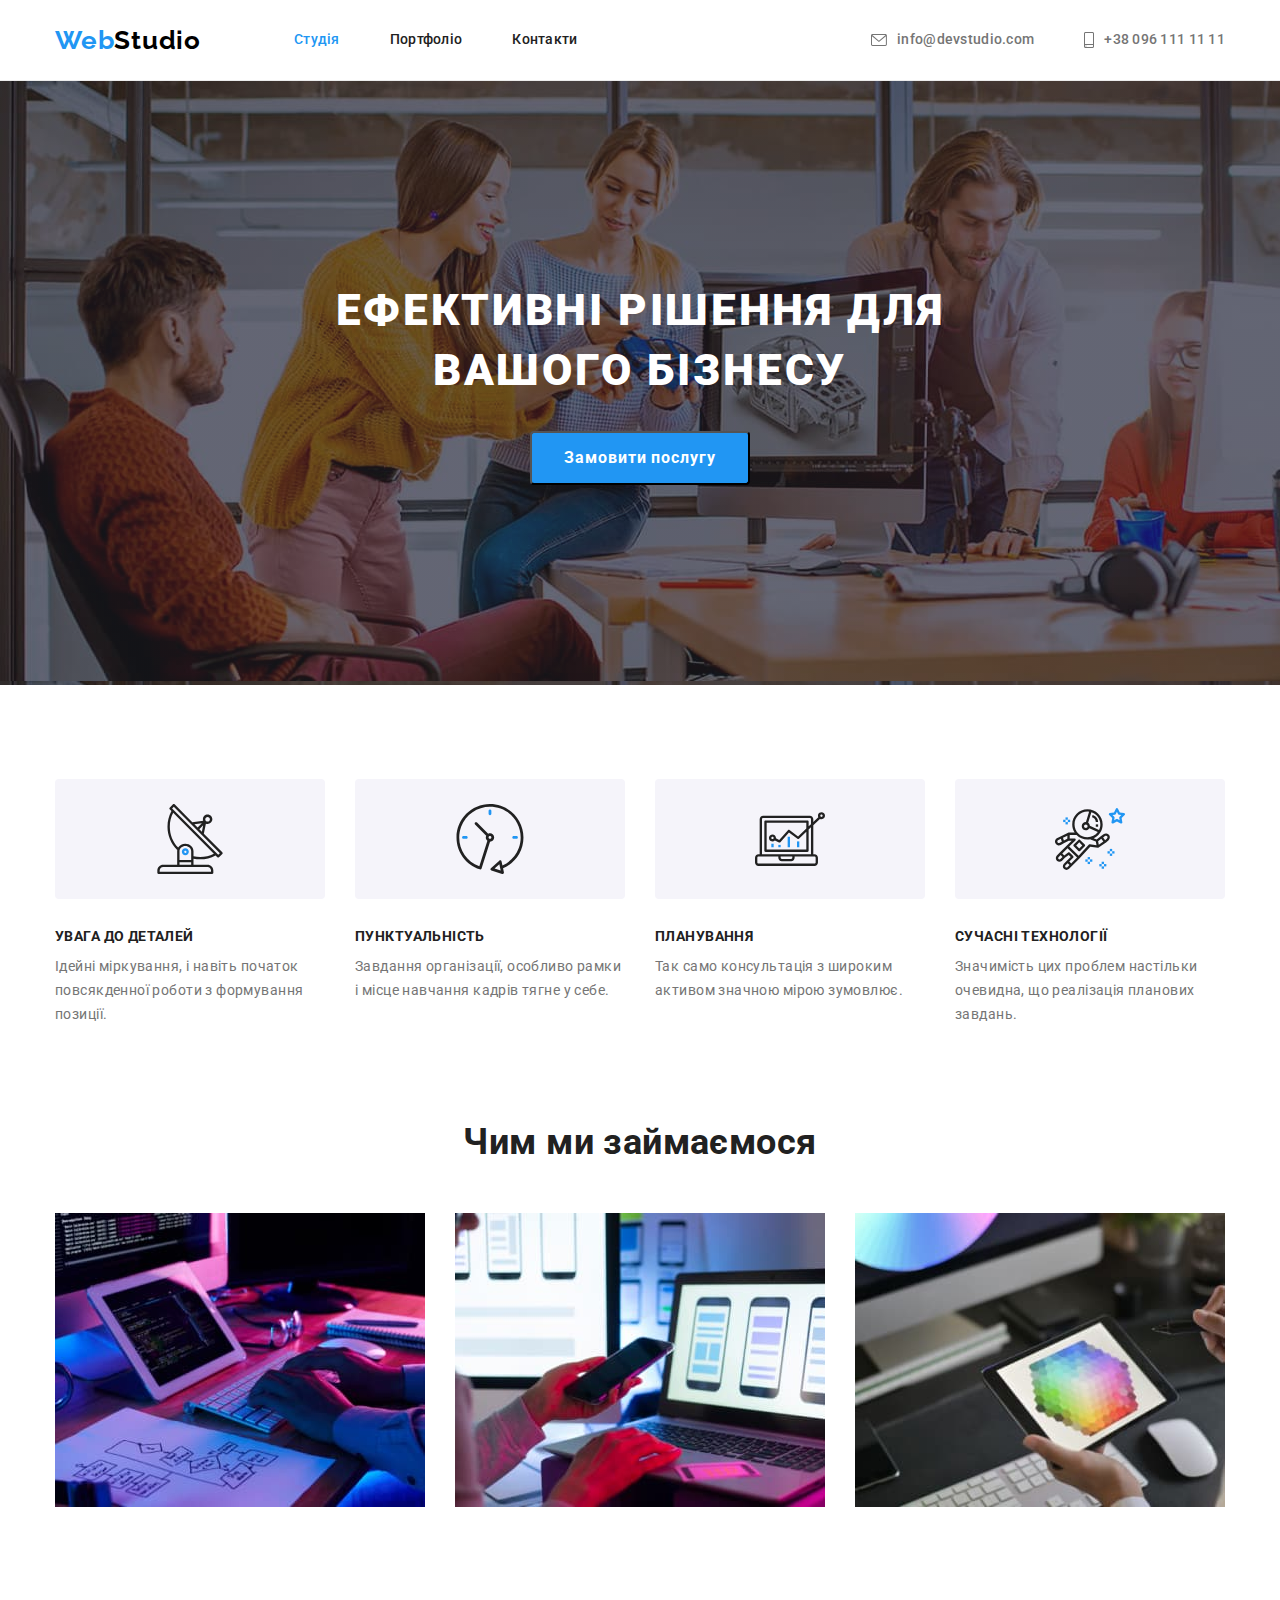
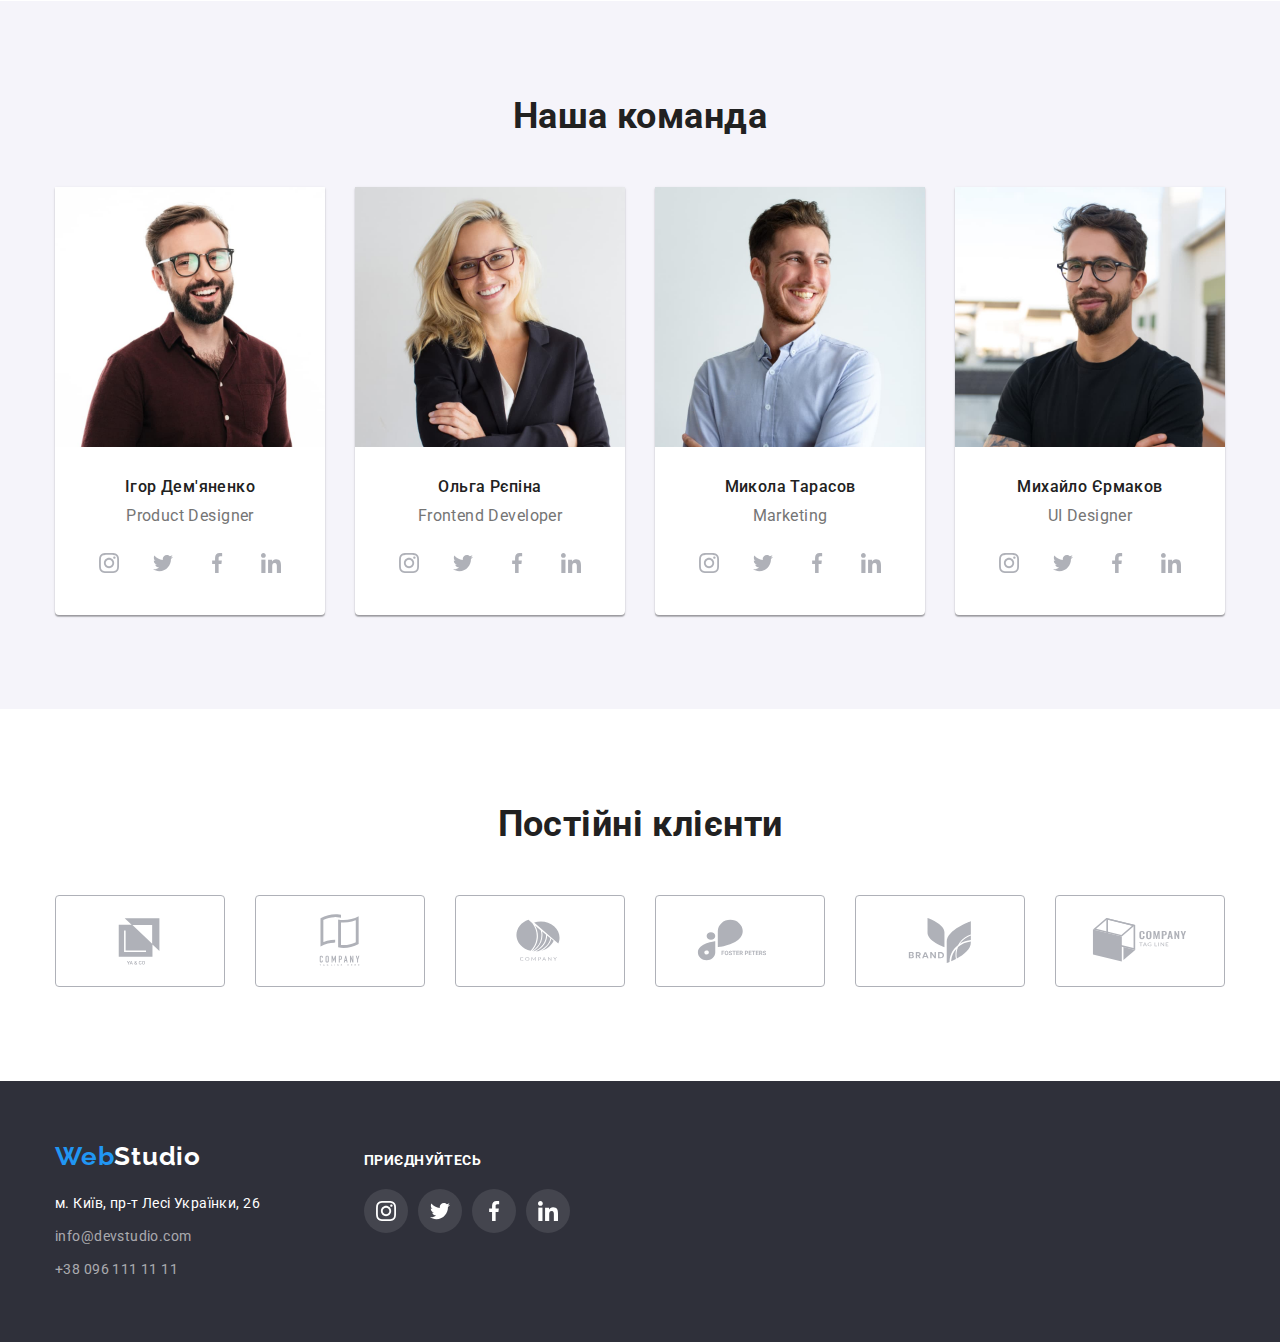
==== index.html @ ac47092f "add files from homework 04" ====
<!DOCTYPE html>
<html lang="uk">
  <head>
    <meta charset="UTF-8" />
    <meta http-equiv="X-UA-Compatible" content="IE=edge" />
    <meta name="viewport" content="width=device-width, initial-scale=1.0" />
    <title>Студія</title>
    <link
      rel="stylesheet"
      href="https://cdnjs.cloudflare.com/ajax/libs/modern-normalize/1.1.0/modern-normalize.css"
      integrity="sha512-Y0MM+V6ymRKN2zStTqzQ227DWhhp4Mzdo6gnlRnuaNCbc+YN/ZH0sBCLTM4M0oSy9c9VKiCvd4Jk44aCLrNS5Q=="
      crossorigin="anonymous"
      referrerpolicy="no-referrer"
    />
    <link rel="preconnect" href="https://fonts.googleapis.com" />
    <link rel="preconnect" href="https://fonts.gstatic.com" crossorigin />
    <link
      href="https://fonts.googleapis.com/css2?family=Raleway:wght@700&family=Roboto:wght@400;500;700;900&display=swap"
      rel="stylesheet"
    />
    <link rel="stylesheet" href="./css/styles.css" />
  </head>
  <body>
    <!-- Header -->
    <header class="header">
      <div class="container">
        <nav class="nav header-flex-item">
          <a href="./index.html" class="logo header-flex-item"
            >Web<span class="logo-header">Studio</span></a
          >
          <ul class="nav-list list">
            <li class="nav-list-item">
              <a href="./index.html" class="link current">Студія</a>
            </li>
            <li class="nav-list-item">
              <a href="./portfolio.html" class="link">Портфоліо</a>
            </li>
            <li class="nav-list-item"><a href="" class="link">Контакти</a></li>
          </ul>
        </nav>
        <ul class="contact-list list header-flex-item">
          <li class="contact-list-item">
            <a href="mailto:info@devstudio.com" class="link">
              <svg width="16" height="12" class="icon-contact">
                <use href="./images/symbol-defs.svg#icon-envelope"></use>
              </svg>
              info@devstudio.com</a
            >
          </li>
          <li class="contact-list-item">
            <a href="tel:+380961111111" class="link">
              <svg width="10" height="16" class="icon-contact">
                <use href="./images/symbol-defs.svg#icon-smartphone"></use>
              </svg>
              +38 096 111 11 11</a
            >
          </li>
        </ul>
      </div>
    </header>
    <!-- Main content -->
    <main>
      <!-- Hero -->
      <section class="hero section">
        <div class="container">
          <h1 class="hero-title">Ефективні рішення для вашого бізнесу</h1>
          <button type="button" class="button-order">Замовити послугу</button>
        </div>
      </section>
      <!-- Speciality -->
      <section class="speciality section">
        <div class="container">
          <h2 hidden class="speciality-title">Особливості</h2>
          <ul class="speciality-list list">
            <li class="speciality-item">
              <div class="icon-flex">
                <svg class="speciality-icon" width="70" height="70">
                  <use href="./images/symbol-defs.svg#icon-antenna"></use>
                </svg>
              </div>
              <h3 class="speciality-list-title title">УВАГА ДО ДЕТАЛЕЙ</h3>
              <p class="speciality-description">
                Ідейні міркування, і навіть початок повсякденної роботи з
                формування позиції.
              </p>
            </li>
            <li class="speciality-item">
              <div class="icon-flex">
                <svg width="70" height="70">
                  <use href="./images/symbol-defs.svg#icon-clock"></use>
                </svg>
              </div>
              <h3 class="speciality-list-title title">ПУНКТУАЛЬНІСТЬ</h3>
              <p class="speciality-description">
                Завдання організації, особливо рамки і місце навчання кадрів
                тягне у себе.
              </p>
            </li>
            <li class="speciality-item">
              <div class="icon-flex">
                <svg width="70" height="70">
                  <use href="./images/symbol-defs.svg#icon-diagram"></use>
                </svg>
              </div>
              <h3 class="speciality-list-title title">ПЛАНУВАННЯ</h3>
              <p class="speciality-description">
                Так само консультація з широким активом значною мірою зумовлює.
              </p>
            </li>
            <li class="speciality-item">
              <div class="icon-flex">
                <svg width="70" height="70">
                  <use href="./images/symbol-defs.svg#icon-astronaut"></use>
                </svg>
              </div>
              <h3 class="speciality-list-title title">СУЧАСНІ ТЕХНОЛОГІЇ</h3>
              <p class="speciality-description">
                Значимість цих проблем настільки очевидна, що реалізація
                планових завдань.
              </p>
            </li>
          </ul>
        </div>
      </section>
      <!-- What we do-->
      <section class="what-we-do section">
        <div class="container">
          <h2 class="wwd-title title">Чим ми займаємося</h2>
          <ul class="wwd-list list">
            <li class="wwd-item">
              <img
                class="no-gap"
                src="./images/box1.jpeg"
                alt="руки програміста, який працює за комп'ютером та планшето одночасно"
                width="370"
              />
            </li>
            <li class="wwd-item">
              <img
                class="no-gap"
                src="./images/box2.jpeg"
                alt="дизайнер працює над інтерфейсом мобільних телефонів"
                width="370"
              />
            </li>
            <li class="wwd-item">
              <img
                class="no-gap"
                src="./images/box3.jpeg"
                alt="дизайнер із робочим графічним планшетом із вибором кольорів"
                width="370"
              />
            </li>
          </ul>
        </div>
      </section>
      <!-- Our team-->
      <section class="team section">
        <div class="container">
          <h2 class="team-title title">Наша команда</h2>
          <ul class="team-list list">
            <li class="team-member">
              <img
                class="no-gap"
                src="./images/img1.jpeg"
                alt="усміхнений темноволосий молодий чоловік з бородою в бордовій сорочці та окулярах"
                width="270"
              />
              <div class="team-member-description">
                <h3 class="team-member-name title">Ігор Дем'яненко</h3>
                <p lang="en" class="team-member-job">Product Designer</p>
                <ul class="social-link-list list">
                  <li class="social-link-item item">
                    <a class="social-link link" href=""
                      ><svg class="social-link-icon" width="20" height="20">
                        <use
                          href="./images/symbol-defs.svg#icon-instagram"
                        ></use>
                      </svg>
                    </a>
                  </li>
                  <li class="social-link-item item">
                    <a class="social-link link" href=""
                      ><svg class="social-link-icon" width="20" height="20">
                        <use href="./images/symbol-defs.svg#icon-twitter"></use>
                      </svg>
                    </a>
                  </li>
                  <li class="social-link-item item">
                    <a class="social-link link" href=""
                      ><svg class="social-link-icon" width="20" height="20">
                        <use
                          href="./images/symbol-defs.svg#icon-facebook"
                        ></use>
                      </svg>
                    </a>
                  </li>
                  <li class="social-link-item item">
                    <a class="social-link link" href=""
                      ><svg class="social-link-icon" width="20" height="20">
                        <use
                          href="./images/symbol-defs.svg#icon-linkedin"
                        ></use>
                      </svg>
                    </a>
                  </li>
                </ul>
              </div>
            </li>
            <li class="team-member">
              <img
                class="no-gap"
                src="./images/img2.jpeg"
                alt="усміхнена молода світловолоса дівчина в чорному піджаці та окулярах"
                width="270"
              />
              <div class="team-member-description">
                <h3 class="team-member-name title">Ольга Рєпіна</h3>
                <p lang="en" class="team-member-job">Frontend Developer</p>
                <ul class="social-link-list list">
                  <li class="social-link-item item">
                    <a class="social-link link" href=""
                      ><svg class="social-link-icon" width="20" height="20">
                        <use
                          href="./images/symbol-defs.svg#icon-instagram"
                        ></use>
                      </svg>
                    </a>
                  </li>
                  <li class="social-link-item item">
                    <a class="social-link link" href=""
                      ><svg class="social-link-icon" width="20" height="20">
                        <use href="./images/symbol-defs.svg#icon-twitter"></use>
                      </svg>
                    </a>
                  </li>
                  <li class="social-link-item item">
                    <a class="social-link link" href=""
                      ><svg class="social-link-icon" width="20" height="20">
                        <use
                          href="./images/symbol-defs.svg#icon-facebook"
                        ></use>
                      </svg>
                    </a>
                  </li>
                  <li class="social-link-item item">
                    <a class="social-link link" href=""
                      ><svg class="social-link-icon" width="20" height="20">
                        <use
                          href="./images/symbol-defs.svg#icon-linkedin"
                        ></use>
                      </svg>
                    </a>
                  </li>
                </ul>
              </div>
            </li>
            <li class="team-member">
              <img
                class="no-gap"
                src="./images/img3.jpeg"
                alt="усміхнений молодий чоловік в блакитній сорочці"
                width="270"
              />
              <div class="team-member-description">
                <h3 class="team-member-name title">Микола Тарасов</h3>
                <p lang="en" class="team-member-job">Marketing</p>
                <ul class="social-link-list list">
                  <li class="social-link-item item">
                    <a class="social-link link" href=""
                      ><svg class="social-link-icon" width="20" height="20">
                        <use
                          href="./images/symbol-defs.svg#icon-instagram"
                        ></use>
                      </svg>
                    </a>
                  </li>
                  <li class="social-link-item item">
                    <a class="social-link link" href=""
                      ><svg class="social-link-icon" width="20" height="20">
                        <use href="./images/symbol-defs.svg#icon-twitter"></use>
                      </svg>
                    </a>
                  </li>
                  <li class="social-link-item item">
                    <a class="social-link link" href=""
                      ><svg class="social-link-icon" width="20" height="20">
                        <use
                          href="./images/symbol-defs.svg#icon-facebook"
                        ></use>
                      </svg>
                    </a>
                  </li>
                  <li class="social-link-item item">
                    <a class="social-link link" href=""
                      ><svg class="social-link-icon" width="20" height="20">
                        <use
                          href="./images/symbol-defs.svg#icon-linkedin"
                        ></use>
                      </svg>
                    </a>
                  </li>
                </ul>
              </div>
            </li>
            <li class="team-member">
              <img
                class="no-gap"
                src="./images/img4.jpeg"
                alt="темноволосий молодий чоловік з бородою в чорній футболці та окулярах"
                width="270"
              />
              <div class="team-member-description">
                <h3 class="team-member-name title">Михайло Єрмаков</h3>
                <p lang="en" class="team-member-job">UI Designer</p>
                <ul class="social-link-list list">
                  <li class="social-link-item item">
                    <a class="social-link link" href=""
                      ><svg class="social-link-icon" width="20" height="20">
                        <use
                          href="./images/symbol-defs.svg#icon-instagram"
                        ></use>
                      </svg>
                    </a>
                  </li>
                  <li class="social-link-item item">
                    <a class="social-link link" href=""
                      ><svg class="social-link-icon" width="20" height="20">
                        <use href="./images/symbol-defs.svg#icon-twitter"></use>
                      </svg>
                    </a>
                  </li>
                  <li class="social-link-item item">
                    <a class="social-link link" href=""
                      ><svg class="social-link-icon" width="20" height="20">
                        <use
                          href="./images/symbol-defs.svg#icon-facebook"
                        ></use>
                      </svg>
                    </a>
                  </li>
                  <li class="social-link-item item">
                    <a class="social-link link" href=""
                      ><svg class="social-link-icon" width="20" height="20">
                        <use
                          href="./images/symbol-defs.svg#icon-linkedin"
                        ></use>
                      </svg>
                    </a>
                  </li>
                </ul>
              </div>
            </li>
          </ul>
        </div>
      </section>
      <!-- Постійні клієнти -->
      <section class="clients section">
        <div class="container">
          <h2 class="clients-title title">Постійні клієнти</h2>
          <ul class="clients-list list">
            <li class="clients-item">
              <a href="#" class="clients-link link">
                <svg class="clients-icon" width="106" height="60">
                  <use href="./images/symbol-defs.svg#icon-client1"></use>
                </svg>
              </a>
            </li>
            <li class="clients-item">
              <a href="#" class="clients-link link">
                <svg class="clients-icon" width="106" height="60">
                  <use href="./images/symbol-defs.svg#icon-client2"></use>
                </svg>
              </a>
            </li>
            <li class="clients-item">
              <a href="#" class="clients-link link">
                <svg class="clients-icon" width="106" height="60">
                  <use href="./images/symbol-defs.svg#icon-client3"></use>
                </svg>
              </a>
            </li>
            <li class="clients-item">
              <a href="#" class="clients-link link">
                <svg class="clients-icon" width="106" height="60">
                  <use href="./images/symbol-defs.svg#icon-client4"></use>
                </svg>
              </a>
            </li>
            <li class="clients-item">
              <a href="#" class="clients-link link">
                <svg class="clients-icon" width="106" height="60">
                  <use href="./images/symbol-defs.svg#icon-client5"></use>
                </svg>
              </a>
            </li>
            <li class="clients-item">
              <a href="#" class="clients-link link">
                <svg class="clients-icon" width="106" height="60">
                  <use href="./images/symbol-defs.svg#icon-client6"></use>
                </svg>
              </a>
            </li>
          </ul>
        </div>
      </section>
    </main>
    <!-- Footer -->
    <footer class="footer">
      <div class="container">
        <div class="wrapper">
          <div class="flex-box-address">
            <a href="./index.html" class="logo"
              >Web<span class="logo-footer">Studio</span></a
            >
            <address class="address">
              <ul class="address-list list">
                <li class="address-item">
                  <a href="https://goo.gl/maps/CPtrU1FHBa2aNyZL9" class="link"
                    >м. Київ, пр-т Лесі Українки, 26</a
                  >
                </li>
                <li class="contact-list-item">
                  <a href="mailto:info@devstudio.com" class="link"
                    >info@devstudio.com</a
                  >
                </li>
                <li class="contact-list-item">
                  <a href="tel:+380961111111" class="link">+38 096 111 11 11</a>
                </li>
              </ul>
            </address>
          </div>
          <div class="flex-box-social">
            <p class="social-link-suptitle">приєднуйтесь</p>
            <ul class="social-link-list list">
              <li class="social-link-item item">
                <a class="social-link link" href=""
                  ><svg class="social-link-icon" width="20" height="20">
                    <use href="./images/symbol-defs.svg#icon-instagram"></use>
                  </svg>
                </a>
              </li>
              <li class="social-link-item item">
                <a class="social-link link" href=""
                  ><svg class="social-link-icon" width="20" height="20">
                    <use href="./images/symbol-defs.svg#icon-twitter"></use>
                  </svg>
                </a>
              </li>
              <li class="social-link-item item">
                <a class="social-link link" href=""
                  ><svg class="social-link-icon" width="20" height="20">
                    <use href="./images/symbol-defs.svg#icon-facebook"></use>
                  </svg>
                </a>
              </li>
              <li class="social-link-item item">
                <a class="social-link link" href=""
                  ><svg class="social-link-icon" width="20" height="20">
                    <use href="./images/symbol-defs.svg#icon-linkedin"></use>
                  </svg>
                </a>
              </li>
            </ul>
          </div>
        </div>
      </div>
    </footer>
  </body>
</html>
---- css/styles.css ----
:root {
  --bg-primary-color: #f5f5f5;
  --bg-secondary-color: #f5f4fa;
  --bg-tertiary-color: #ffffff;
  --bg-hero-color: #2f303a;
  --bg-footer-color: #2f303a;
  --bg-button-primary-color: #f5f4fa;
  --bg-button-secondary-color: #2196f3;
  --bg-hover-color: #2196f3;

  --text-primary-color: #757575;
  --text-secondary-color: #212121;
  --text-hover-color: #2196f3;
  --text-tertiary-color: #ffffff;
  --text-contacts-color: rgba(255, 255, 255, 0.6);

  --logo-primary-color: #2196f3;
  --logo-header-color: #000000;
  --logo-footer-color: #ffffff;

  --main-font: "Roboto", sans-serif;
  --font-secondary: "Raleway", sans-serif;
}
h1,
h2,
h3,
p,
ul {
  margin-top: 0;
  margin-right: 0;
  margin-bottom: 0;
  margin-left: 0;
}
ul {
  padding-left: 0;
}
.container {
  width: 1200px;
  padding-left: 15px;
  padding-right: 15px;
  margin-left: auto;
  margin-right: auto;
}
body {
  font-family: var(--main-font);
  font-style: normal;
  font-weight: 400;
  font-size: 14px;
  line-height: 1.71;
  letter-spacing: 0.03em;
  background-color: var(--bg-tertiary-color);
  color: var(--text-primary-color);
}
/* Main Studio */
.section {
  padding-top: 94px;
  padding-bottom: 94px;
}
.section:nth-child(2) {
  padding-bottom: 0;
}
/* Header */

.nav-list {
  display: block;
}
.header {
  border-bottom: 1px solid #ececec;
}

.nav,
.contact-list,
.header .container,
.nav-list {
  display: flex;
  align-items: center;
}
.header-flex-item:last-child {
  margin-left: auto;
}
/* Logo` */
.header .link {
  display: flex;
  align-items: center;
  justify-content: center;
  padding: 32px 0;
  font-weight: 500;
  line-height: 1.14;
  letter-spacing: 0.02em;
}
.link,
.logo,
.project-item-link {
  display: block;
  color: inherit;
  text-decoration: none;
}
.project-item-link:hover,
.project-item-link:focus {
  box-shadow: 0px 1px 1px rgba(0, 0, 0, 0.12), 0px 4px 4px rgba(0, 0, 0, 0.06),
    1px 4px 6px rgba(0, 0, 0, 0.16);
}
.list {
  list-style: none;
}
.logo {
  font-family: var(--font-secondary);
  font-weight: 700;
  color: var(--logo-primary-color);
  font-size: 26px;
  line-height: 1.19;
  letter-spacing: 0.03em;
  margin-right: 93px;
}
.logo-header {
  color: var(--logo-header-color);
}
.logo-footer {
  color: var(--logo-footer-color);
}
.footer .logo {
  margin-bottom: 20px;
}
/* Navigation */
.nav-list-item:not(:last-child),
.contact-list > .contact-list-item:not(:last-child) {
  margin-right: 50px;
}
.contact-list {
  margin-left: auto;
}
.icon-contact {
  margin-right: 10px;
  display: flex;
  align-items: center;
  justify-content: center;
  background-size: cover;
  fill: currentColor;
}
.contact-link .link {
  display: flex;
  align-items: center;
}
.nav-list,
.title {
  color: var(--text-secondary-color);
}
.current {
  color: var(--text-hover-color);
}
/* Hero */
.hero {
  background-image: linear-gradient(
      rgba(47, 48, 58, 0.4),
      rgba(47, 48, 58, 0.4)
    ),
    url(../images/hero.jpg);
  background-color: var(--bg-hero-color);
  text-align: center;
  padding: 200px 0;
  max-width: 1600px;
}
.hero-title {
  display: block;
  margin: 0 auto 30px;
  color: var(--text-tertiary-color);
  font-weight: 900;
  font-size: 44px;
  line-height: 1.36;
  text-align: center;
  align-items: center;
  letter-spacing: 0.06em;
  text-transform: uppercase;
  width: 696px;
}
.button-order {
  display: inline-block;
  background-color: var(--bg-button-secondary-color);
  color: var(--text-tertiary-color);
  font-weight: 700;
  font-size: 16px;
  line-height: 1.88;
  align-items: center;
  text-align: center;
  letter-spacing: 0.06em;
  cursor: pointer;
  padding: 10px 32px;
  border-radius: 4px;
}
.button-order:hover,
.button-order:focus {
  background-color: #188ce8;
}
/* Speciality */
.speciality-list {
  display: flex;
}
.speciality-item {
  width: 270px;
}
.speciality-item:not(:last-child) {
  margin-right: 30px;
}
.icon-flex {
  display: flex;
  align-items: center;
  justify-content: center;
  width: 270px;
  height: 120px;
  background: #f5f4fa;
  border-radius: 4px;
  margin-bottom: 30px;
}
.speciality .title {
  font-size: 14px;
}
.speciality-list-title {
  font-weight: 700;
  line-height: 1.14;
  text-transform: uppercase;
  margin-bottom: 10px;
}
/* What we do */
.wwd-title,
.team-title,
.clients-title {
  font-weight: 700;
  font-size: 36px;
  line-height: 1.17;
  text-align: center;
}
.wwd-title {
  margin-bottom: 50px;
}
.wwd-list {
  display: flex;
  justify-content: space-between;
}
.wwd-item:not(:last-child) {
  margin-right: 30px;
}
img {
  display: block;
  max-width: 100%;
  height: auto;
}
/* Our team */
.team {
  padding-top: 94px;
  padding-bottom: 94px;
  background-color: var(--bg-secondary-color);
}
.team-title {
  margin-bottom: 50px;
}
.team-list {
  display: flex;
}
.team-member {
  background-color: var(--bg-tertiary-color);
  width: 270px;
  box-shadow: 0px 1px 3px rgba(0, 0, 0, 0.12), 0px 1px 1px rgba(0, 0, 0, 0.14),
    0px 2px 1px rgba(0, 0, 0, 0.2);
  border-radius: 0px 0px 4px 4px;
}
.team-member:not(:last-child) {
  margin-right: 30px;
}
.team-member-description {
  padding: 30px 0;
}
.team-member-name {
  margin-bottom: 10px;
  font-weight: 500;
  font-size: 16px;
  line-height: 1.19;
  text-align: center;
}
.team-member-job {
  font-size: 16px;
  line-height: 1.19;
  text-align: center;
  margin-bottom: 16px;
}
.social-link,
.social-link-item {
  display: flex;
  align-items: center;
  justify-content: center;
  width: 44px;
  height: 44px;
  border-radius: 50%;
  gap: 10px;
}
.social-link:hover {
  background-color: var(--bg-hover-color);
  border-radius: 50%;
}
.social-link:hover .social-link-icon {
  fill: var(--text-tertiary-color);
}
.social-link-item .social-link:focus {
  background-color: var(--bg-hover-color);
}
.social-link:focus .social-link-icon {
  fill: var(--text-tertiary-color);
}
.team-member .social-link-icon {
  fill: #afb1b8;
}
.social-link-item:hover .social-link-icon,
.social-link-item:focus .social-link-icon {
  fill: #ffffff;
}
.social-link-list {
  display: flex;
  gap: 10px;
  justify-content: center;
}
/* Clients */
.clients-title {
  margin-bottom: 50px;
}
.clients-list {
  display: flex;
  align-items: center;
  gap: 30px;
}
.clients-item {
  display: flex;
  align-items: center;
  justify-content: center;
  /* border: 1px solid#AFB1B8;
  border-radius: 4px; */
  width: 170px;
  height: 92px;
}
.clients-link.link {
  display: flex;
  justify-content: center;
  align-items: center;
  width: 170px;
  height: 92px;
  cursor: pointer;
  border: 1px solid#AFB1B8;
  border-radius: 4px;
}
.clients-icon {
  display: flex;
  align-items: center;
  justify-content: center;
  fill: #afb1b8;
}
.clients-link:hover,
.clients-link:focus {
  border: 1px solid #2196f3;
  /* border-radius: 4px; */
}
.clients-link:hover .clients-icon {
  fill: var(--bg-hover-color);
}
.clients-link:focus .clients-icon {
  fill: var(--bg-hover-color);
}
/* Main Portfolio */
/* Filters */
.filters {
  display: flex;
  justify-content: center;
  margin-bottom: 50px;
}
.filter {
  background-color: var(--bg-button-primary-color);
  color: var(--text-secondary-color);
  font-weight: 500;
  font-size: 16px;
  line-height: 1.62;
  text-align: center;
  cursor: pointer;
  padding: 6px 22px;
  border: transparent;
  border-radius: 4px;
}
.filter:hover,
.filter:focus {
  box-shadow: 0px 3px 1px rgba(0, 0, 0, 0.1), 0px 1px 2px rgba(0, 0, 0, 0.08),
    0px 2px 2px rgba(0, 0, 0, 0.12);
}
.filter-item:not(:last-child) {
  margin-right: 8px;
}
.filter:hover,
.filter:focus {
  background-color: var(--bg-hover-color);
  color: var(--text-tertiary-color);
}
/* Projects */
.project-list {
  display: flex;
  flex-wrap: wrap;
}
.project-item {
  background-color: var(--bg-tertiary-color);
  width: 370px;
}
.project-item:not(:nth-child(3n)) {
  margin-right: 30px;
}
.project-item:not(:nth-last-child(-n + 3)) {
  margin-bottom: 30px;
}
.project-list .title {
  font-weight: 700;
  font-size: 18px;
  line-height: 2;
  letter-spacing: 0.06em;
  margin-bottom: 4px;
}
.project-example {
  font-size: 16px;
  line-height: 1.88;
}
.project-description {
  padding: 20px 24px;
  border: 1px solid #eeeeee;
  border-top: none;
}
/* Footer */
.footer {
  background-color: var(--bg-footer-color);
  padding-top: 60px;
  padding-bottom: 60px;
}
.address {
  font-style: normal;
}
.address .contact-list-item:not(:last-child),
.address-item {
  margin-bottom: 9px;
}
.address-item {
  color: var(--text-tertiary-color);
}
.footer .contact-list-item {
  color: var(--text-contacts-color);
}
.wrapper {
  display: flex;
  align-items: baseline;
}
.flex-box-address {
  margin-right: 70px;
}
.social-link-suptitle {
  font-weight: 700;
  line-height: 1.14;
  text-transform: uppercase;
  color: var(--text-tertiary-color);
  margin-bottom: 20px;
}
.social-link-item {
  background-color: rgba(255, 255, 255, 0.1);
}
.social-link-icon {
  fill: var(--text-tertiary-color);
}
/* Hover */
.link:hover {
  color: var(--text-hover-color);
}
/* Focus */
.link:focus {
  color: var(--text-hover-color);
}
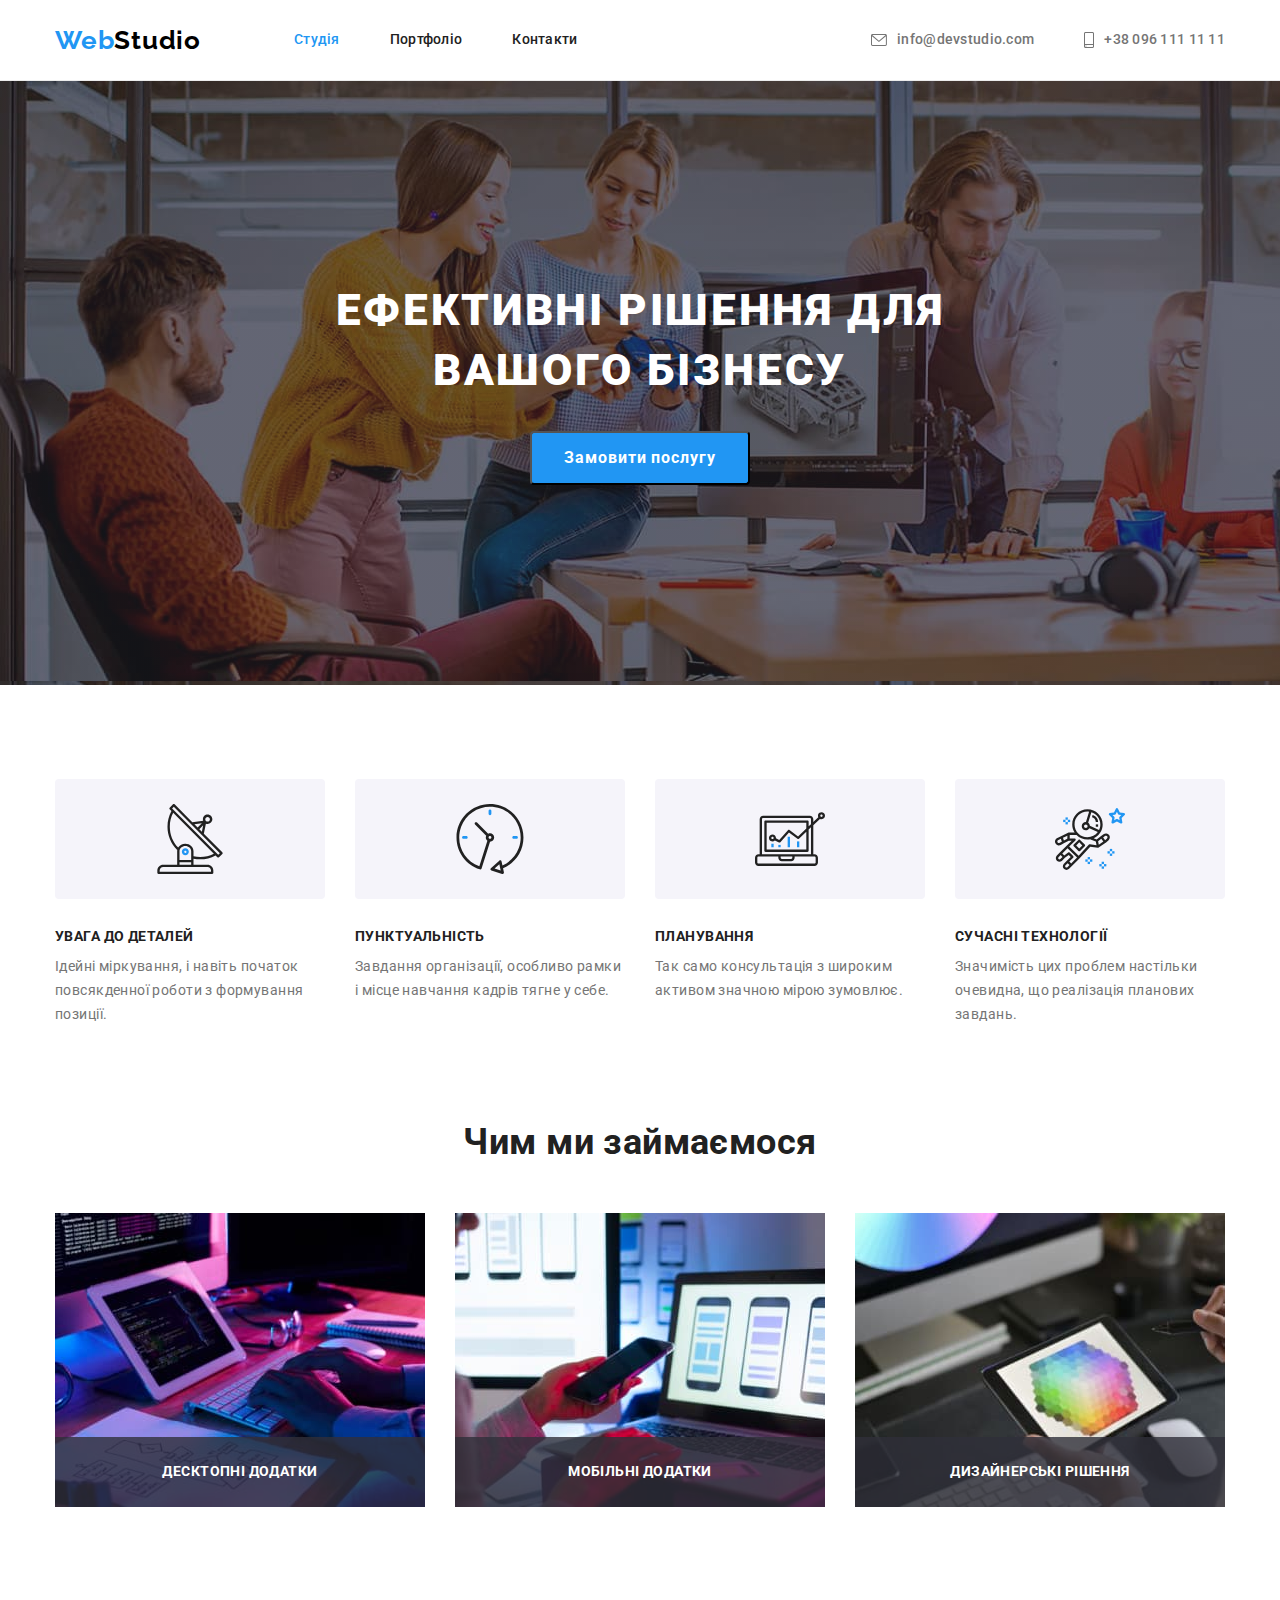
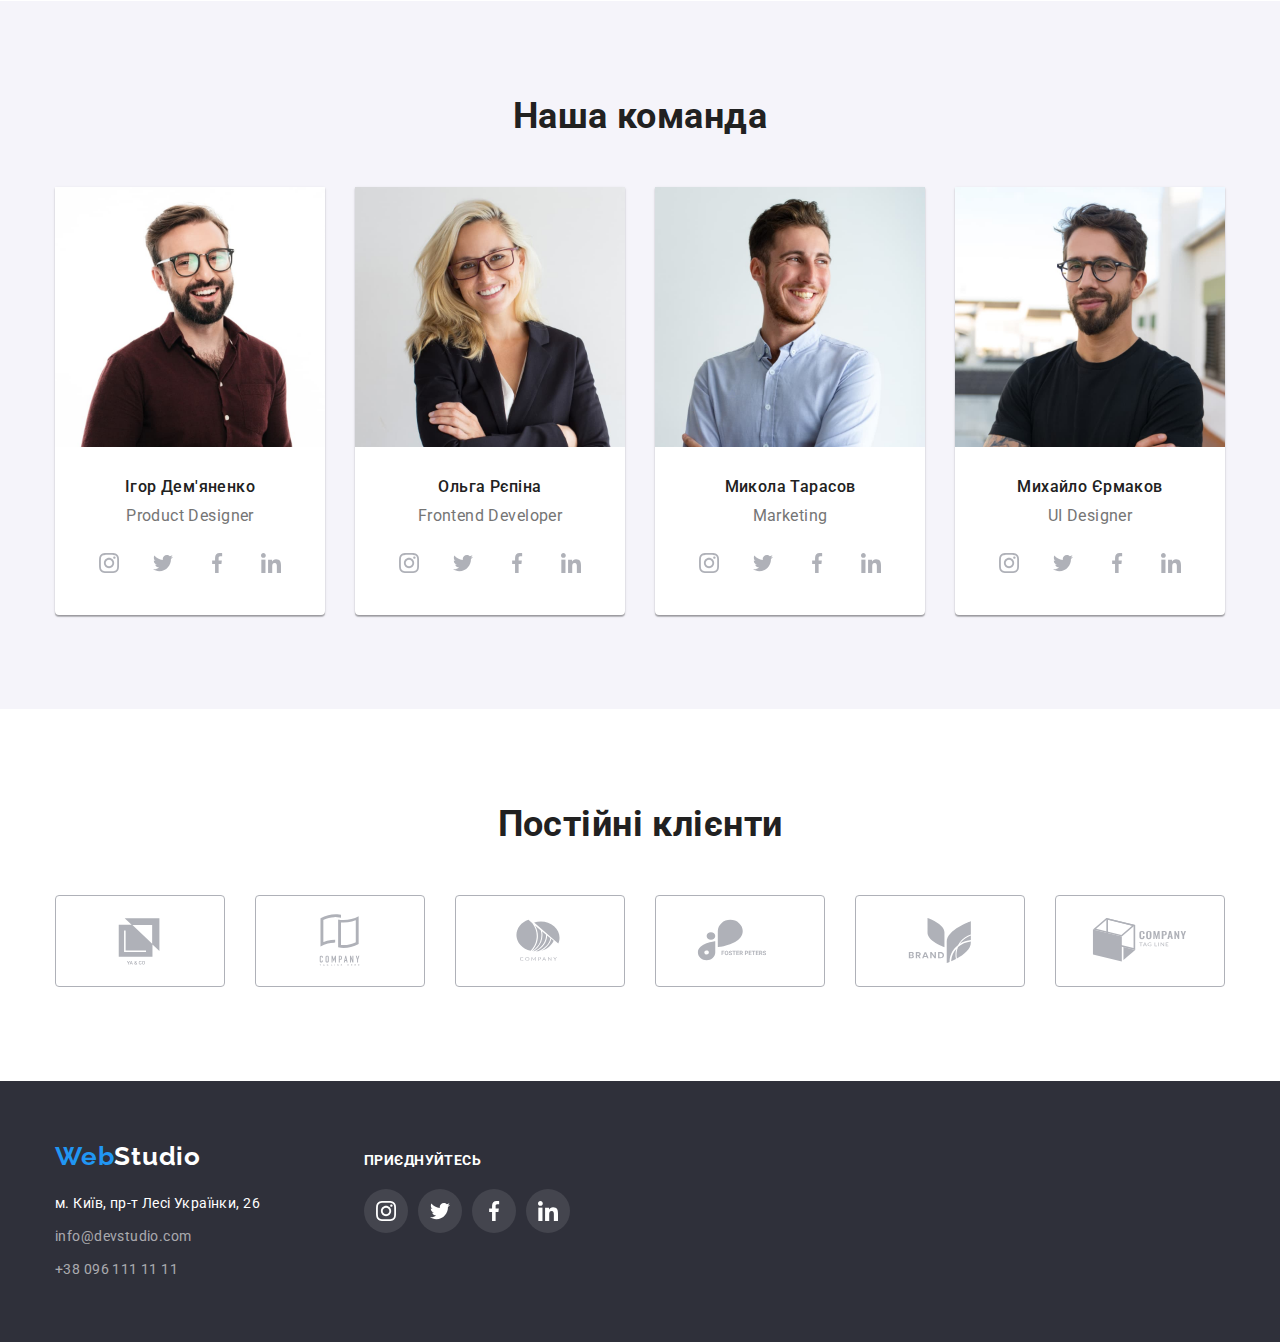
==== commit 3dca45e7: "add transitions" ====
--- a/index.html
+++ b/index.html
@@ -64,7 +64,9 @@
       <section class="hero section">
         <div class="container">
           <h1 class="hero-title">Ефективні рішення для вашого бізнесу</h1>
-          <button type="button" class="button-order">Замовити послугу</button>
+          <button type="button" class="button-order" data-modal-open>
+            Замовити послугу
+          </button>
         </div>
       </section>
       <!-- Speciality -->
@@ -128,28 +130,43 @@
           <h2 class="wwd-title title">Чим ми займаємося</h2>
           <ul class="wwd-list list">
             <li class="wwd-item">
-              <img
-                class="no-gap"
-                src="./images/box1.jpeg"
-                alt="руки програміста, який працює за комп'ютером та планшето одночасно"
-                width="370"
-              />
+              <div class="wrapper">
+                <img
+                  class="no-gap"
+                  src="./images/box1.jpeg"
+                  alt="руки програміста, який працює за комп'ютером та планшето одночасно"
+                  width="370"
+                />
+                <div class="wwd-description-thumb">
+                  <p class="wwd-description">Десктопні додатки</p>
+                </div>
+              </div>
             </li>
             <li class="wwd-item">
-              <img
-                class="no-gap"
-                src="./images/box2.jpeg"
-                alt="дизайнер працює над інтерфейсом мобільних телефонів"
-                width="370"
-              />
+              <div class="wrapper">
+                <img
+                  class="no-gap"
+                  src="./images/box2.jpeg"
+                  alt="дизайнер працює над інтерфейсом мобільних телефонів"
+                  width="370"
+                />
+                <div class="wwd-description-thumb">
+                  <p class="wwd-description">Мобільні додатки</p>
+                </div>
+              </div>
             </li>
             <li class="wwd-item">
-              <img
-                class="no-gap"
-                src="./images/box3.jpeg"
-                alt="дизайнер із робочим графічним планшетом із вибором кольорів"
-                width="370"
-              />
+              <div class="wrapper">
+                <img
+                  class="no-gap"
+                  src="./images/box3.jpeg"
+                  alt="дизайнер із робочим графічним планшетом із вибором кольорів"
+                  width="370"
+                />
+                <div class="wwd-description-thumb">
+                  <p class="wwd-description">Дизайнерські рішення</p>
+                </div>
+              </div>
             </li>
           </ul>
         </div>
@@ -420,12 +437,12 @@
                     >м. Київ, пр-т Лесі Українки, 26</a
                   >
                 </li>
-                <li class="contact-list-item">
+                <li class="contact-list-item footer-contact-list-item">
                   <a href="mailto:info@devstudio.com" class="link"
                     >info@devstudio.com</a
                   >
                 </li>
-                <li class="contact-list-item">
+                <li class="contact-list-item footer-contact-list-item">
                   <a href="tel:+380961111111" class="link">+38 096 111 11 11</a>
                 </li>
               </ul>
@@ -467,5 +484,15 @@
         </div>
       </div>
     </footer>
+    <div class="backdrop is-hidden" data-modal>
+      <div class="modal">
+        <button class="close-modal-btn" type="button" data-modal-close>
+          <svg class="icon-close-modal-btn" width="18" height="18">
+            <use href="./images/symbol-defs.svg#icon-close-modal-btn"></use>
+          </svg>
+        </button>
+      </div>
+    </div>
+    <script src="./js/modal.js"></script>
   </body>
 </html>
--- a/css/styles.css
+++ b/css/styles.css
@@ -20,6 +20,8 @@
 
   --main-font: "Roboto", sans-serif;
   --font-secondary: "Raleway", sans-serif;
+
+  --transition-dur-and-func: 250ms cubic-bezier(0.4, 0, 0.2, 1);
 }
 h1,
 h2,
@@ -87,6 +89,8 @@
   font-weight: 500;
   line-height: 1.14;
   letter-spacing: 0.02em;
+
+  transition: color var(--transition-dur-and-func);
 }
 .link,
 .logo,
@@ -94,6 +98,9 @@
   display: block;
   color: inherit;
   text-decoration: none;
+}
+.project-item-link {
+  transition: box-shadow var(--transition-dur-and-func);
 }
 .project-item-link:hover,
 .project-item-link:focus {
@@ -186,6 +193,7 @@
   cursor: pointer;
   padding: 10px 32px;
   border-radius: 4px;
+  transition: background-color var(--transition-dur-and-func);
 }
 .button-order:hover,
 .button-order:focus {
@@ -243,6 +251,29 @@
   display: block;
   max-width: 100%;
   height: auto;
+}
+.wrapper {
+  position: relative;
+}
+.wwd-description {
+  font-weight: 700;
+  line-height: 1.14;
+  text-align: center;
+  text-transform: uppercase;
+
+  color: #ffffff;
+}
+.wwd-description-thumb {
+  display: flex;
+  align-items: center;
+  justify-content: center;
+  position: absolute;
+  left: 0;
+  bottom: 0;
+  background-color: rgba(47, 48, 58, 0.8);
+  width: 100%;
+  height: 70px;
+  padding: 27px auto;
 }
 /* Our team */
 .team {
@@ -291,6 +322,7 @@
   height: 44px;
   border-radius: 50%;
   gap: 10px;
+  transition: background-color var(--transition-dur-and-func);
 }
 .social-link:hover {
   background-color: var(--bg-hover-color);
@@ -307,6 +339,7 @@
 }
 .team-member .social-link-icon {
   fill: #afb1b8;
+  transition: fill var(--transition-dur-and-func);
 }
 .social-link-item:hover .social-link-icon,
 .social-link-item:focus .social-link-icon {
@@ -330,8 +363,6 @@
   display: flex;
   align-items: center;
   justify-content: center;
-  /* border: 1px solid#AFB1B8;
-  border-radius: 4px; */
   width: 170px;
   height: 92px;
 }
@@ -344,17 +375,18 @@
   cursor: pointer;
   border: 1px solid#AFB1B8;
   border-radius: 4px;
+  transition: border-color var(--transition-dur-and-func);
 }
 .clients-icon {
   display: flex;
   align-items: center;
   justify-content: center;
   fill: #afb1b8;
+  transition: fill var(--transition-dur-and-func);
 }
 .clients-link:hover,
 .clients-link:focus {
   border: 1px solid #2196f3;
-  /* border-radius: 4px; */
 }
 .clients-link:hover .clients-icon {
   fill: var(--bg-hover-color);
@@ -380,6 +412,9 @@
   padding: 6px 22px;
   border: transparent;
   border-radius: 4px;
+  transition: color var(--transition-dur-and-func),
+    background-color var(--transition-dur-and-func),
+    box-shadow var(--transition-dur-and-func);
 }
 .filter:hover,
 .filter:focus {
@@ -438,11 +473,15 @@
 .address-item {
   margin-bottom: 9px;
 }
-.address-item {
+.address-item .link {
+  display: inline-flex;
   color: var(--text-tertiary-color);
-}
-.footer .contact-list-item {
+  transition: color var(--transition-dur-and-func);
+}
+.footer-contact-list-item .link {
+  display: inline-flex;
   color: var(--text-contacts-color);
+  transition: color var(--transition-dur-and-func);
 }
 .wrapper {
   display: flex;
@@ -464,6 +503,7 @@
 .social-link-icon {
   fill: var(--text-tertiary-color);
 }
+
 /* Hover */
 .link:hover {
   color: var(--text-hover-color);
@@ -472,3 +512,55 @@
 .link:focus {
   color: var(--text-hover-color);
 }
+
+/* Modal */
+.backdrop {
+  position: fixed;
+  width: 100%;
+  height: 100%;
+  left: 0;
+  top: 0;
+  background-color: rgba(0, 0, 0, 0.2);
+}
+.modal {
+  position: absolute;
+  left: 50%;
+  top: 50%;
+  transform: translate(-50%, -50%);
+  background-color: #ffffff;
+  width: 528px;
+  height: 581px;
+}
+.close-modal-btn {
+  display: flex;
+  padding: 0;
+  align-items: center;
+  justify-content: center;
+  position: absolute;
+  right: 14px;
+  top: 14px;
+  border-radius: 50%;
+  width: 30px;
+  height: 30px;
+  background-color: #ffffff;
+  border: 1px solid rgba(0, 0, 0, 0.1);
+  cursor: pointer;
+
+  transition: box-shadow var(--transition-dur-and-func);
+}
+.icon-close-modal-btn {
+  fill: #000000;
+}
+.close-modal-btn:hover,
+.close-modal-btn:focus {
+  box-shadow: 0px 1px 3px rgba(0, 0, 0, 0.12), 0px 1px 1px rgba(0, 0, 0, 0.14),
+    0px 2px 1px rgba(0, 0, 0, 0.2);
+}
+.close-modal-btn:active {
+  box-shadow: none;
+}
+.is-hidden {
+  visibility: hidden;
+  opacity: 0;
+  pointer-events: none;
+}